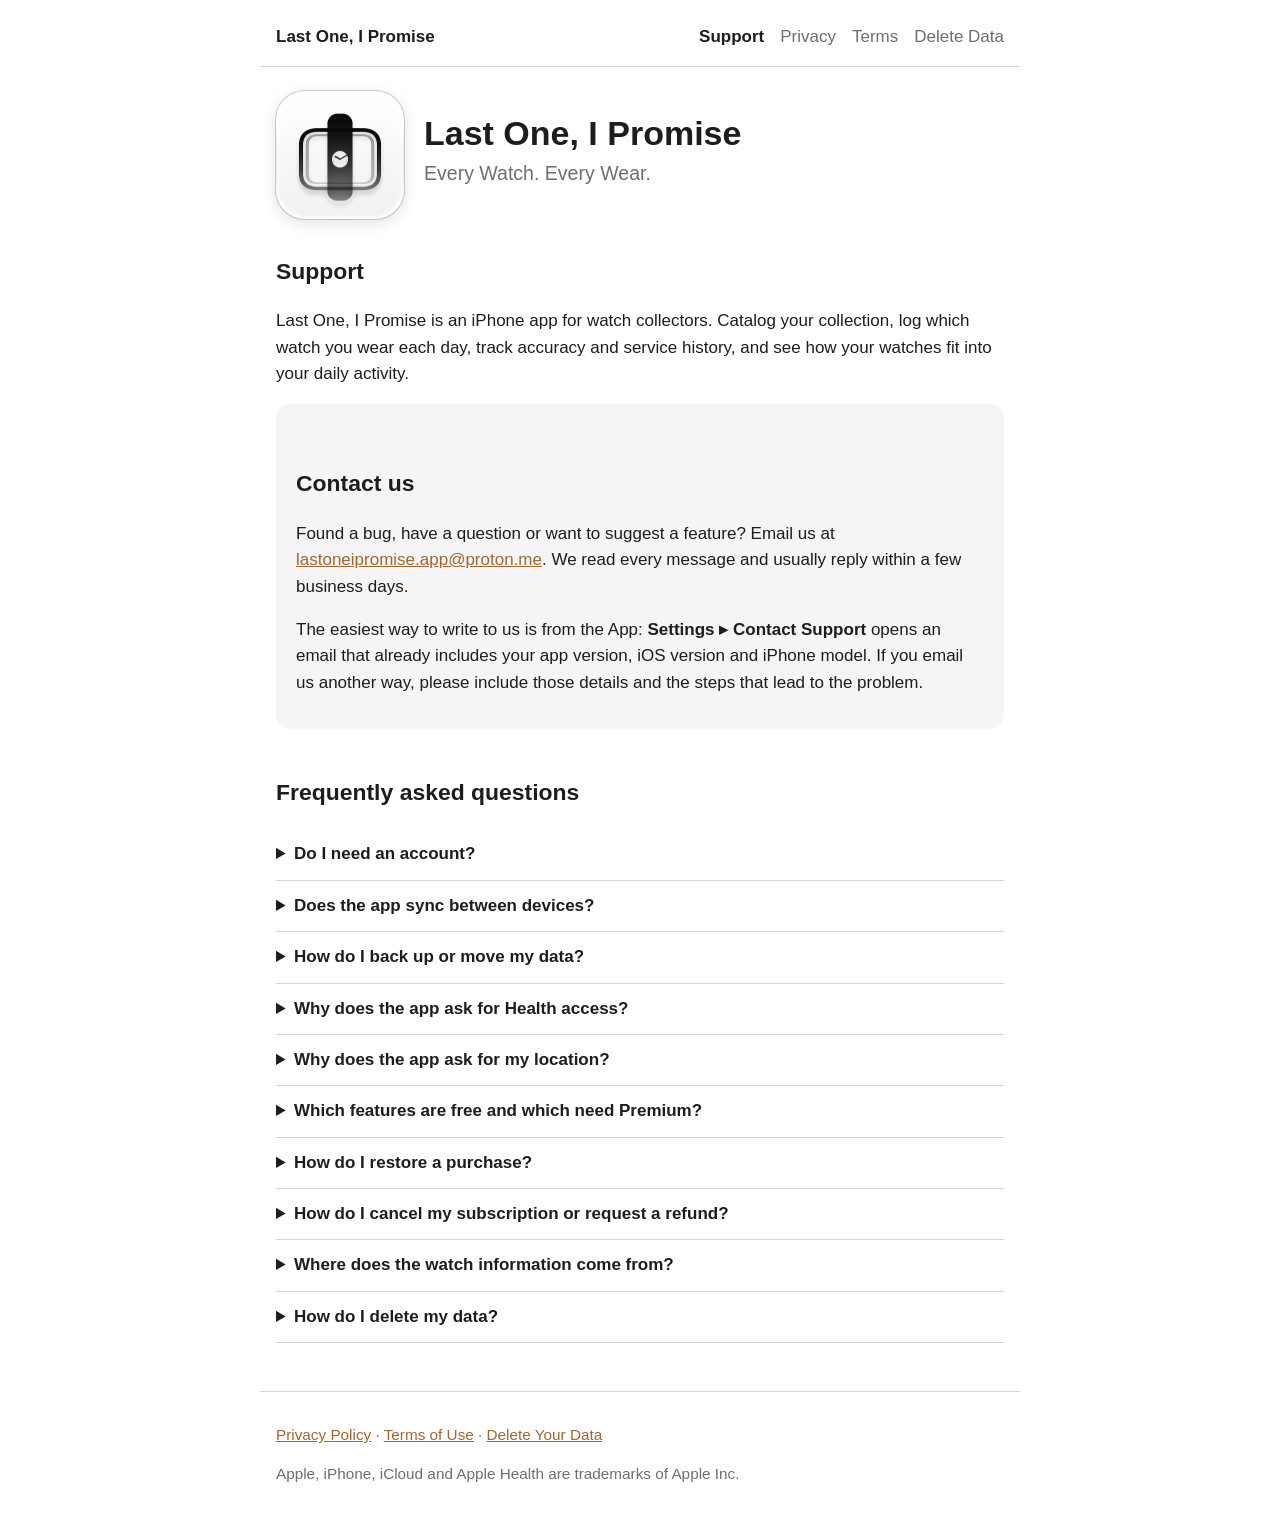
==== website/index.html @ 2804c763 "Add static support website for App Store submission" ====
<!doctype html>
<html lang="en">
<head>
  <meta charset="utf-8">
  <meta name="viewport" content="width=device-width, initial-scale=1">
  <title>Last One, I Promise — Support</title>
  <meta name="description" content="Support, FAQ and contact information for Last One, I Promise — the watch collection and wear tracker for iPhone.">
  <link rel="stylesheet" href="styles.css">
  <link rel="icon" type="image/png" href="images/app-icon.png">
  <link rel="apple-touch-icon" href="images/app-icon.png">
</head>
<body>
  <header>
    <a class="brand" href="./">Last One, I Promise</a>
    <nav>
      <a href="./" aria-current="page">Support</a>
      <a href="privacy/">Privacy</a>
      <a href="terms/">Terms</a>
      <a href="delete-data/">Delete Data</a>
    </nav>
  </header>

  <main>
    <div class="hero">
      <picture>
        <source srcset="images/app-icon-dark.png" media="(prefers-color-scheme: dark)">
        <img class="app-icon" src="images/app-icon.png" width="128" height="128" alt="Last One, I Promise app icon">
      </picture>
      <div>
        <h1>Last One, I Promise</h1>
        <p class="tagline">Every Watch. Every Wear.</p>
      </div>
    </div>
    <h2 class="hero-heading">Support</h2>
    <p>
      Last One, I Promise is an iPhone app for watch collectors. Catalog your collection, log which
      watch you wear each day, track accuracy and service history, and see how your watches fit
      into your daily activity.
    </p>

    <section class="card" id="contact">
      <h2>Contact us</h2>
      <p>
        Found a bug, have a question or want to suggest a feature? Email us at
        <a href="mailto:lastoneipromise.app@proton.me?subject=Last%20One%2C%20I%20Promise%20Support">lastoneipromise.app@proton.me</a>.
        We read every message and usually reply within a few business days.
      </p>
      <p>
        The easiest way to write to us is from the App: <strong>Settings ▸ Contact Support</strong>
        opens an email that already includes your app version, iOS version and iPhone model. If you
        email us another way, please include those details and the steps that lead to the problem.
      </p>
    </section>

    <h2 id="faq">Frequently asked questions</h2>

    <details>
      <summary>Do I need an account?</summary>
      <p>
        No. The app has no sign-up and no login. Your data lives only on your device, and in any
        backup files you choose to export.
      </p>
    </details>

    <details>
      <summary>Does the app sync between devices?</summary>
      <p>
        No. To keep your Apple Health information off the cloud, the app stores everything on the
        device you use it on. To move your collection to another iPhone or iPad, export a backup
        with Settings ▸ Local Backup &amp; Restore and restore it on the other device.
      </p>
    </details>

    <details>
      <summary>How do I back up or move my data?</summary>
      <p>
        Go to Settings ▸ Local Backup &amp; Restore in the app to save a backup file of your entire collection to the
        Files app. You can restore it later on the same or another device. Restoring replaces all
        data currently in the app.
      </p>
    </details>

    <details>
      <summary>Why does the app ask for Health access?</summary>
      <p>
        Health access is optional. When granted, the app reads steps, workouts, walking and running
        distance, cycling distance and flights climbed so it can show activity insights next to the watch you wore that day.
        The app never writes to the Health app. You can change access at any time in the iOS
        Settings app ▸ Privacy &amp; Security ▸ Health.
      </p>
    </details>

    <details>
      <summary>Why does the app ask for my location?</summary>
      <p>
        Location is optional. It is used to show local weather and to record the city and country
        where you wore a watch, for your reports. Only the city and country name are saved, never
        your exact coordinates.
      </p>
    </details>

    <details>
      <summary>Which features are free and which need Premium?</summary>
      <p>
        Core cataloging and wear logging are free. Premium unlocks unlimited watches and the
        advanced insights, accuracy and service features. The full, current list is shown in the
        app on the Premium screen.
      </p>
    </details>

    <details>
      <summary>How do I restore a purchase?</summary>
      <p>
        Open the Premium screen in the app (or Settings ▸ Premium Features) and tap <strong>Restore Purchases</strong>. Make sure
        you are signed in with the same Apple Account you used to buy Premium.
      </p>
    </details>

    <details>
      <summary>How do I cancel my subscription or request a refund?</summary>
      <p>
        Subscriptions are managed by Apple. Open the iOS Settings app, tap your name, then
        <strong>Subscriptions</strong>, and choose Last One, I Promise. Refunds are handled by
        Apple at <a href="https://reportaproblem.apple.com">reportaproblem.apple.com</a>.
      </p>
    </details>

    <details>
      <summary>Where does the watch information come from?</summary>
      <p>
        The app includes a built-in database of real watch models to help you fill in
        specifications. It is provided for convenience and may contain mistakes. You can always
        edit any detail of your own watches. See Settings ▸ Legal ▸ Real Watches Data Disclaimer in
        the app.
      </p>
    </details>

    <details>
      <summary>How do I delete my data?</summary>
      <p>
        See <a href="delete-data/">Delete your data</a> for step-by-step instructions.
      </p>
    </details>
  </main>

  <footer>
    <p>
      <a href="privacy/">Privacy Policy</a> ·
      <a href="terms/">Terms of Use</a> ·
      <a href="delete-data/">Delete Your Data</a>
    </p>
    <p>Apple, iPhone, iCloud and Apple Health are trademarks of Apple Inc.</p>
  </footer>
</body>
</html>
---- website/styles.css ----
:root {
  --bg: #ffffff;
  --surface: #f5f5f7;
  --text: #1d1d1f;
  --muted: #6e6e73;
  --accent: #a2672d;
  --border: #d2d2d7;
  color-scheme: light dark;
}

@media (prefers-color-scheme: dark) {
  :root {
    --bg: #000000;
    --surface: #1c1c1e;
    --text: #f5f5f7;
    --muted: #a1a1a6;
    --accent: #e0a868;
    --border: #38383a;
  }
}

* { box-sizing: border-box; }

body {
  margin: 0;
  background: var(--bg);
  color: var(--text);
  font: 17px/1.55 -apple-system, BlinkMacSystemFont, "SF Pro Text", "Helvetica Neue", Arial, sans-serif;
  -webkit-text-size-adjust: 100%;
}

a { color: var(--accent); }

header, main, footer {
  max-width: 760px;
  margin: 0 auto;
  padding: 0 16px;
}

header {
  display: flex;
  flex-wrap: wrap;
  align-items: center;
  justify-content: space-between;
  gap: 12px;
  padding-top: 24px;
  padding-bottom: 16px;
  border-bottom: 1px solid var(--border);
}

.brand {
  color: var(--text);
  font-weight: 700;
  text-decoration: none;
}

nav { display: flex; flex-wrap: wrap; gap: 16px; }
nav a { text-decoration: none; color: var(--muted); }
nav a[aria-current="page"] { color: var(--text); font-weight: 600; }

main { padding-top: 24px; padding-bottom: 48px; }

h1 { font-size: 2em; line-height: 1.2; margin: 0.3em 0; }
h2 { font-size: 1.35em; margin-top: 2em; }
h3 { font-size: 1.1em; margin-top: 1.5em; }

.tagline { color: var(--muted); font-size: 1.15em; margin-top: 0; }
.updated { color: var(--muted); font-size: 0.9em; }

.card {
  background: var(--surface);
  border-radius: 14px;
  padding: 16px 20px;
  margin: 16px 0;
}

details {
  border-bottom: 1px solid var(--border);
  padding: 12px 0;
}

summary { cursor: pointer; font-weight: 600; }
details p, details ul { margin-bottom: 0; }

table {
  width: 100%;
  border-collapse: collapse;
  font-size: 0.95em;
  display: block;
  overflow-x: auto;
}

th, td {
  text-align: left;
  vertical-align: top;
  padding: 8px;
  border-bottom: 1px solid var(--border);
}

footer {
  border-top: 1px solid var(--border);
  padding-top: 16px;
  padding-bottom: 32px;
  color: var(--muted);
  font-size: 0.9em;
}

.hero {
  display: flex;
  flex-wrap: wrap;
  align-items: center;
  gap: 20px;
  margin-bottom: 8px;
}

.hero h1 { margin-bottom: 0.1em; }

.app-icon {
  display: block;
  width: 128px;
  height: 128px;
  border-radius: 22.5%;
  box-shadow: 0 4px 16px rgba(0, 0, 0, 0.12), 0 0 0 1px var(--border);
}

.hero-heading { margin-top: 1.5em; }

@media (max-width: 480px) {
  .app-icon { width: 96px; height: 96px; }
}
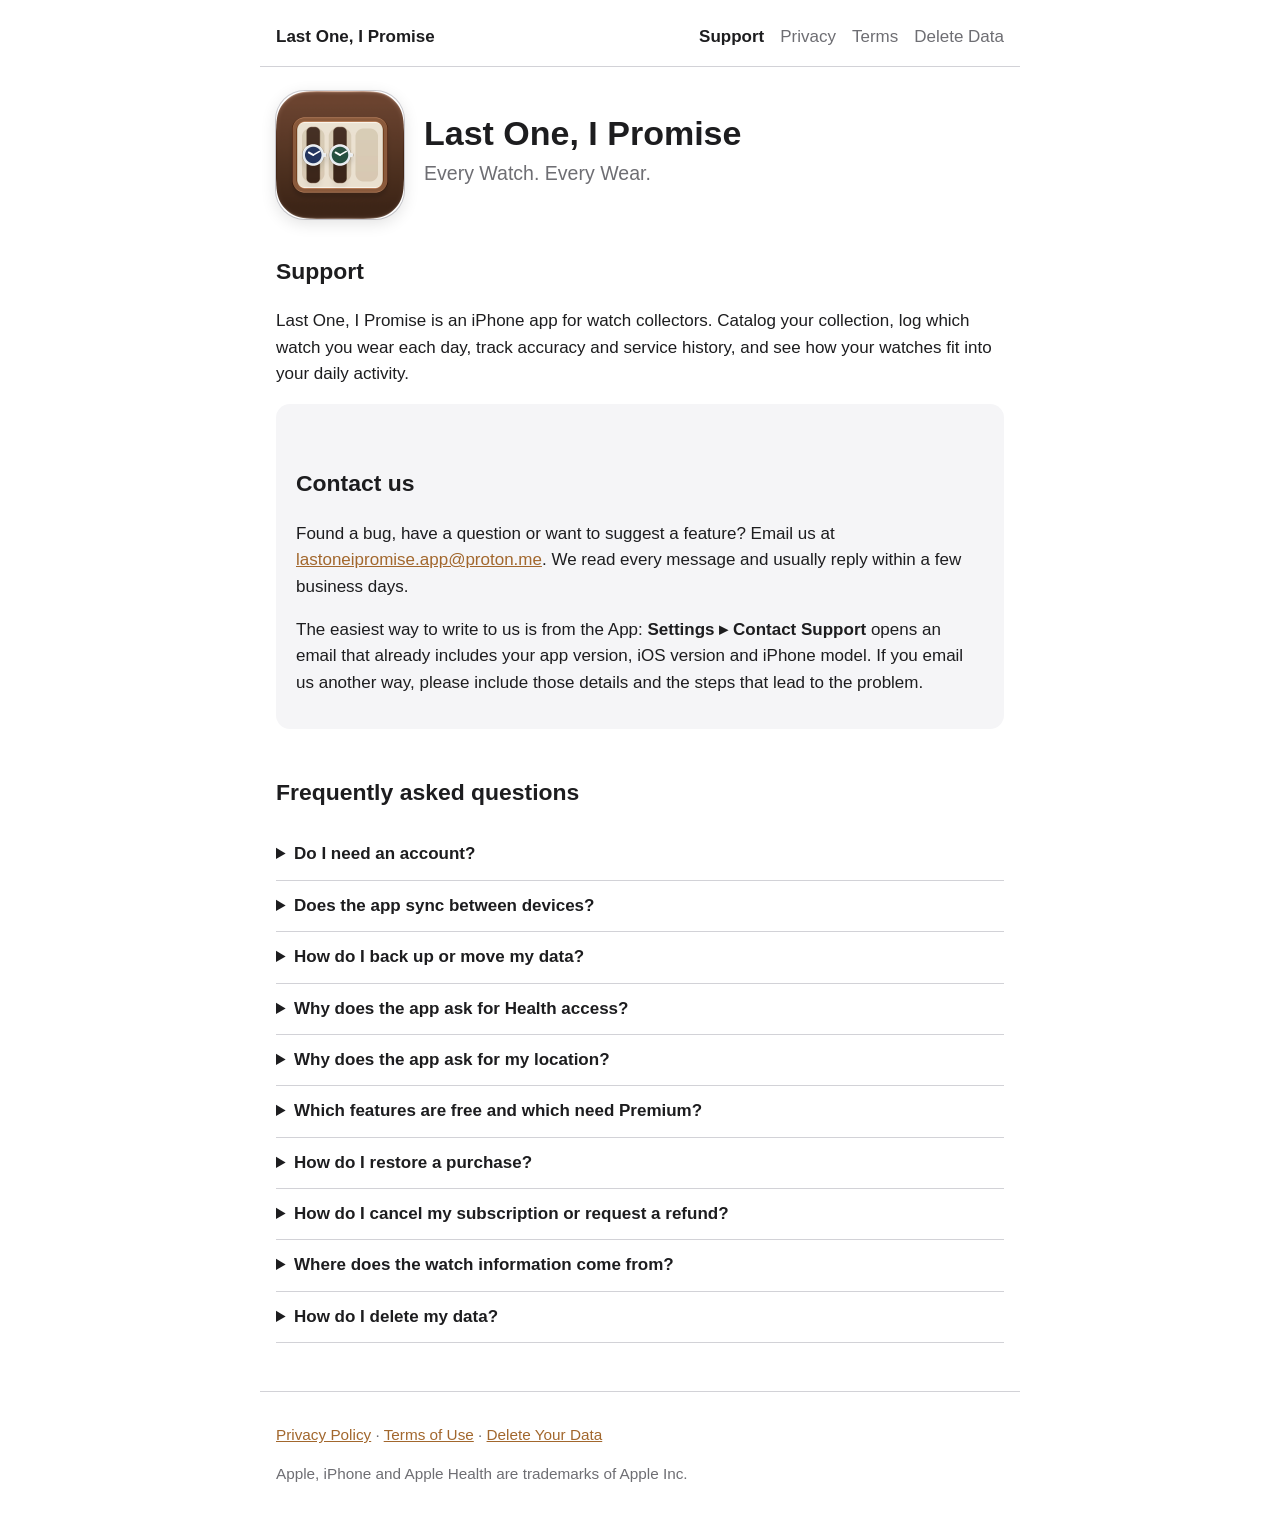
==== commit d967452d: "Dop iCloud from footer" ====
--- a/website/index.html
+++ b/website/index.html
@@ -149,7 +149,7 @@
       <a href="terms/">Terms of Use</a> ·
       <a href="delete-data/">Delete Your Data</a>
     </p>
-    <p>Apple, iPhone, iCloud and Apple Health are trademarks of Apple Inc.</p>
+    <p>Apple, iPhone and Apple Health are trademarks of Apple Inc.</p>
   </footer>
 </body>
 </html>
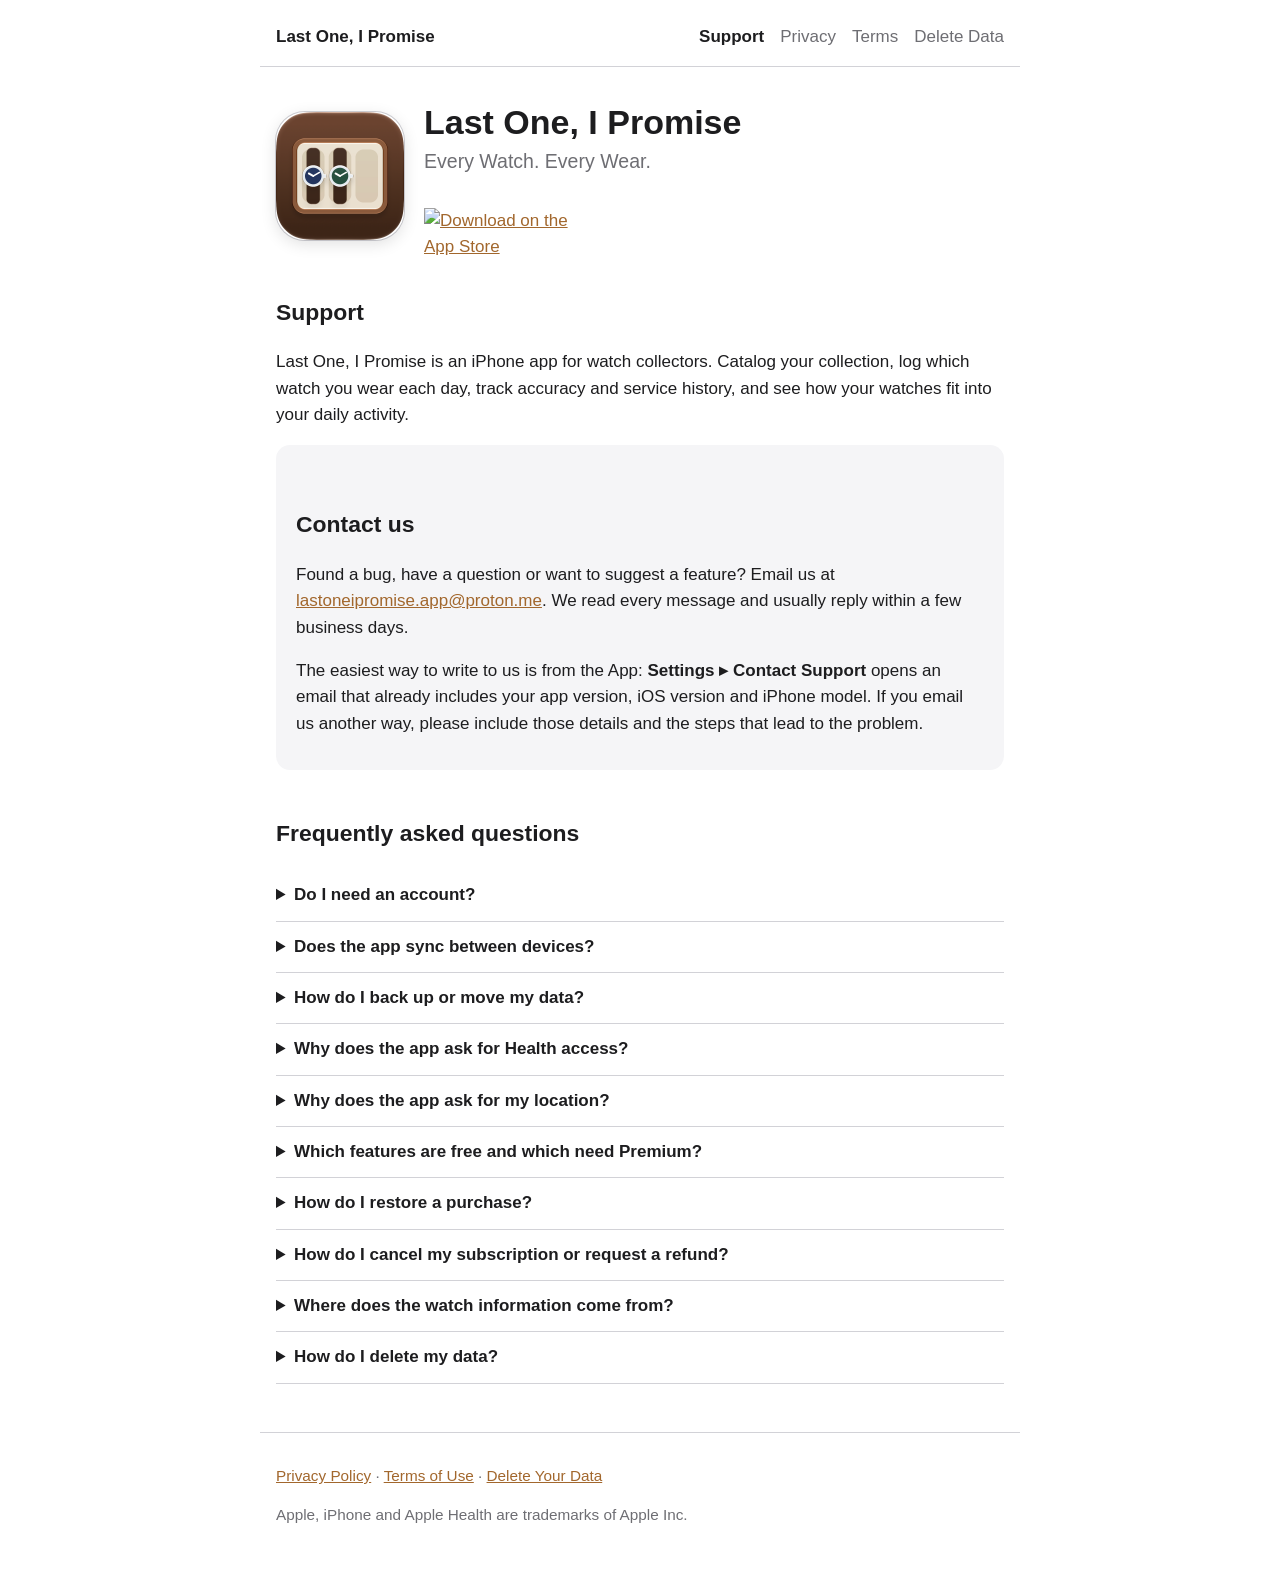
==== commit b4b48e94: "Add App Store badge to website and README" ====
--- a/website/index.html
+++ b/website/index.html
@@ -29,6 +29,9 @@
       <div>
         <h1>Last One, I Promise</h1>
         <p class="tagline">Every Watch. Every Wear.</p>
+        <a class="app-store-badge" href="https://apps.apple.com/app/id6829281437">
+          <img src="https://tools.applemarketingtools.com/api/badges/download-on-the-app-store/black/en-us" width="150" height="50" alt="Download on the App Store">
+        </a>
       </div>
     </div>
     <h2 class="hero-heading">Support</h2>
--- a/website/styles.css
+++ b/website/styles.css
@@ -123,6 +123,9 @@
   box-shadow: 0 4px 16px rgba(0, 0, 0, 0.12), 0 0 0 1px var(--border);
 }
 
+.app-store-badge { display: inline-block; margin-top: 12px; }
+.app-store-badge img { display: block; width: 150px; height: 50px; }
+
 .hero-heading { margin-top: 1.5em; }
 
 @media (max-width: 480px) {
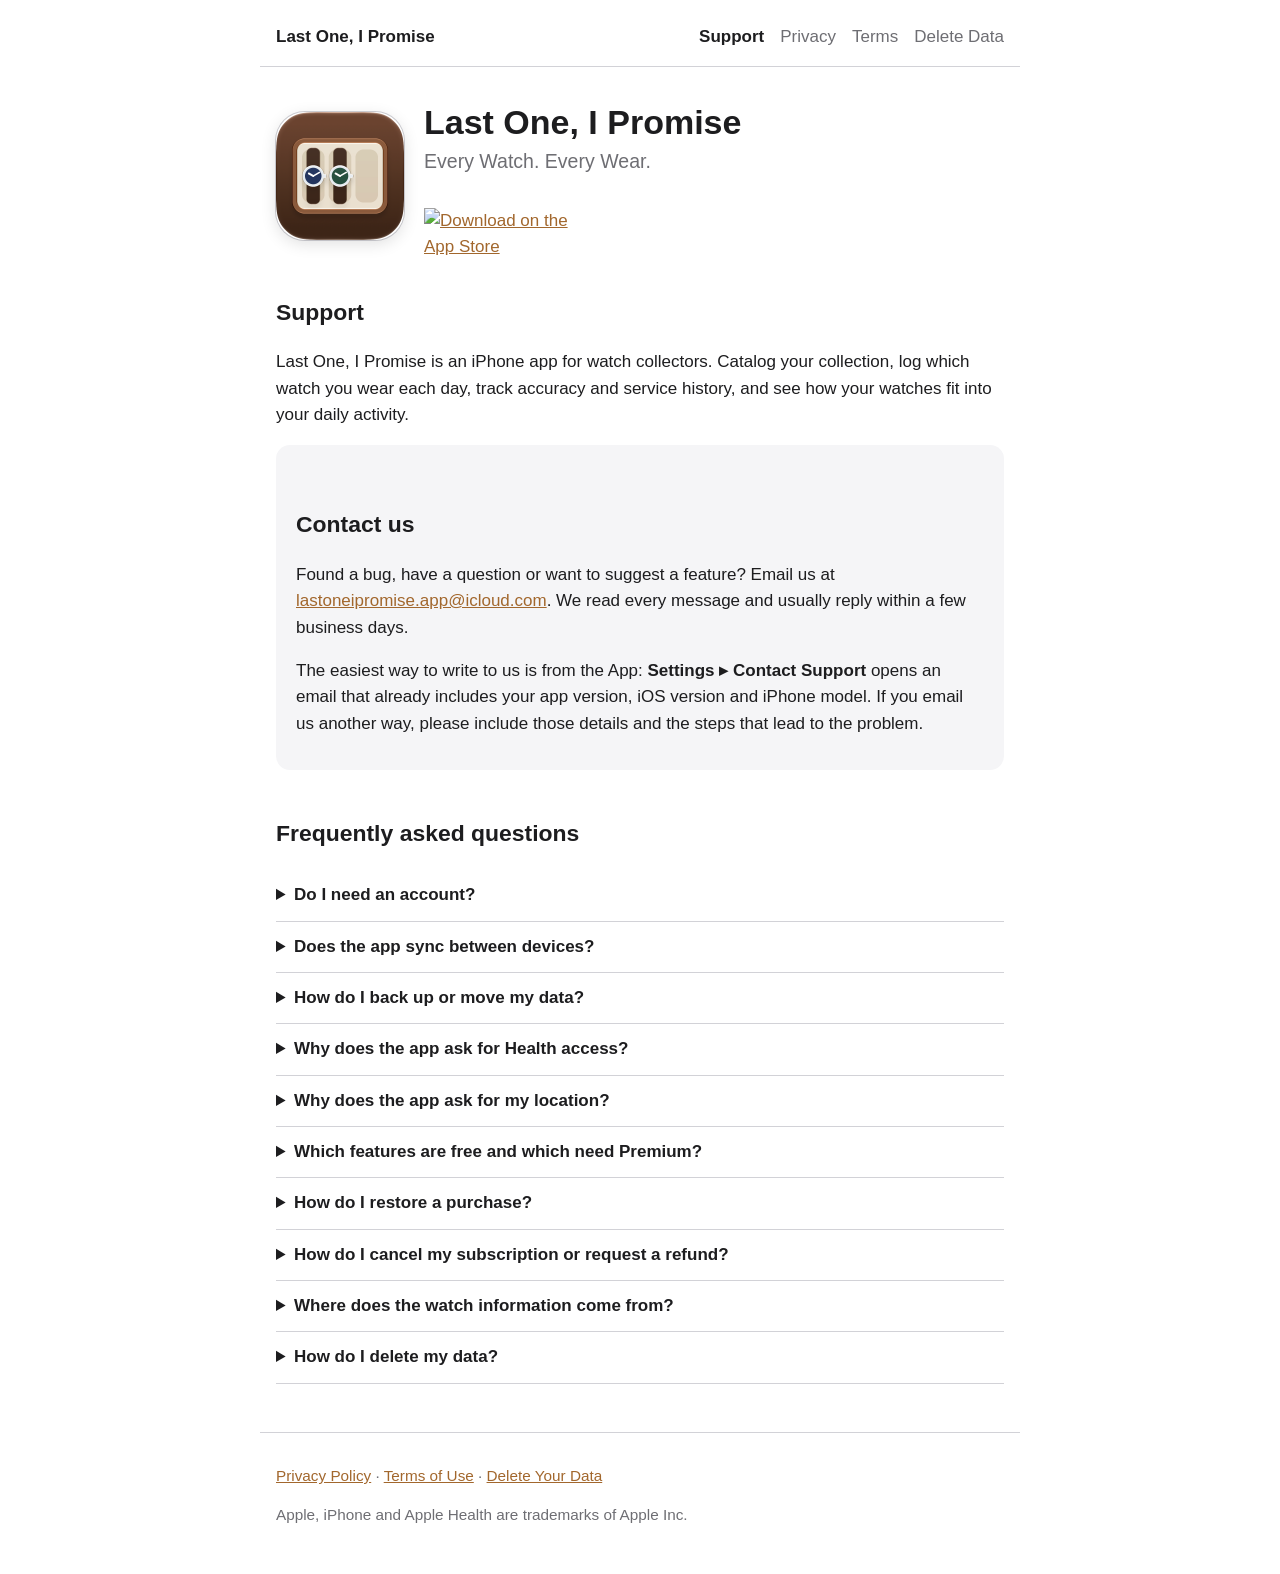
==== commit 39d58955: "Updated support email address." ====
--- a/website/index.html
+++ b/website/index.html
@@ -45,7 +45,7 @@
       <h2>Contact us</h2>
       <p>
         Found a bug, have a question or want to suggest a feature? Email us at
-        <a href="mailto:lastoneipromise.app@proton.me?subject=Last%20One%2C%20I%20Promise%20Support">lastoneipromise.app@proton.me</a>.
+        <a href="mailto:lastoneipromise.app@icloud.com?subject=Last%20One%2C%20I%20Promise%20Support">lastoneipromise.app@icloud.com</a>.
         We read every message and usually reply within a few business days.
       </p>
       <p>
